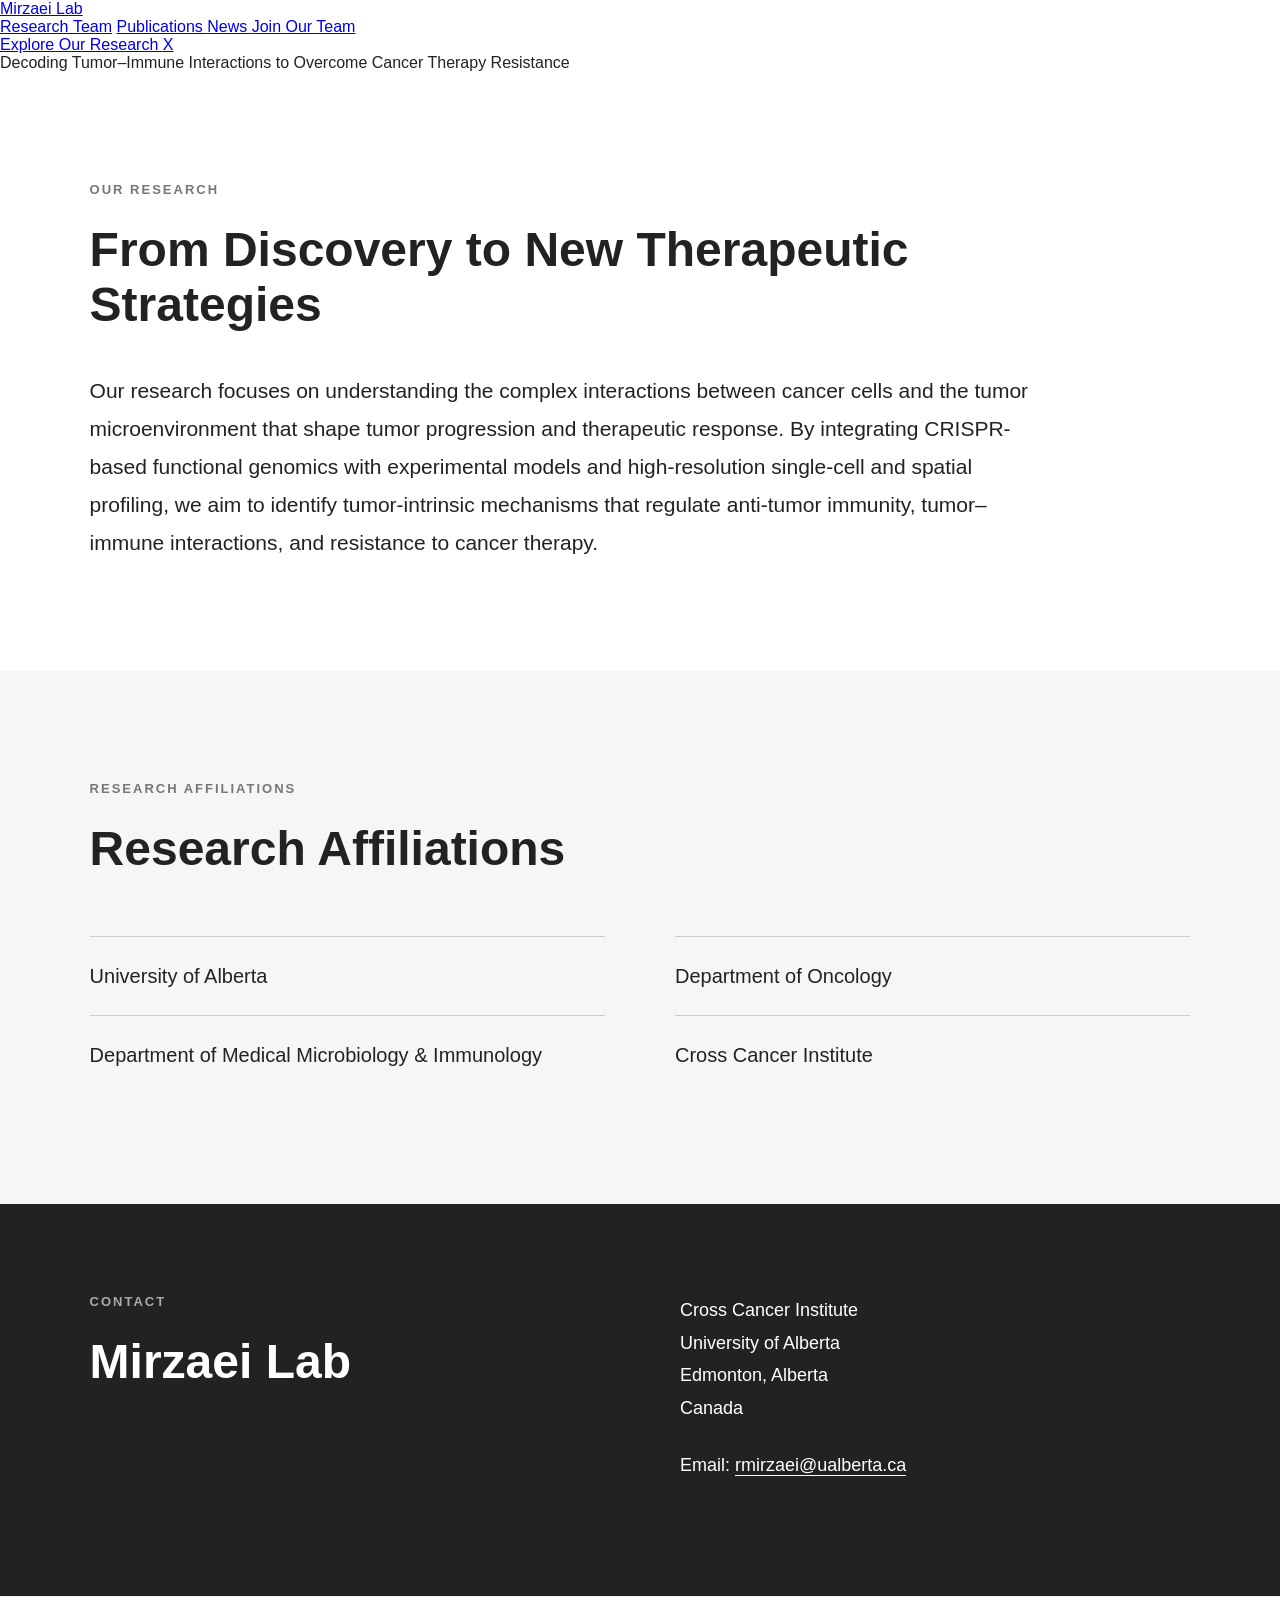
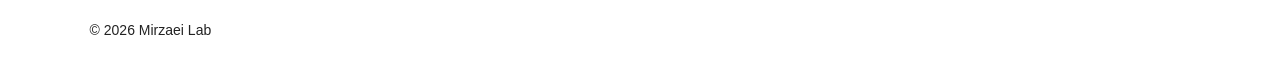
==== index.html @ 876d4cd2 "Update index.html" ====
<!DOCTYPE html>
<html lang="en">

<head>
    <meta charset="UTF-8">
    <meta name="viewport" content="width=device-width, initial-scale=1.0">

    <title>Mirzaei Lab | University of Alberta</title>

    <link rel="stylesheet" href="style.css">
</head>

<body>


<!-- =========================================
     FULL-SCREEN HOME HERO
     ========================================= -->

<section class="mainpage-hero">

    <div class="mainpage-overlay">


        <!-- TOP AREA -->

        <div class="mainpage-top">

            <a href="index.html" class="mainpage-title">
                Mirzaei Lab
            </a>


            <!-- NAVIGATION -->

            <nav class="mainpage-nav">

                <a href="research/index.html">
                    Research
                </a>


                <div class="dropdown">

                    <a href="team/pi.html" class="dropbtn">
                        Team
                    </a>

                    <div class="dropdown-content">

                        <a href="team/pi.html">
                            Principal Investigator
                        </a>

                        <a href="team/members.html">
                            Current Lab Members
                        </a>

                        <a href="team/alumni.html">
                            Alumni
                        </a>

                    </div>

                </div>


                <a href="publications/index.html">
                    Publications
                </a>


                <a href="news/index.html">
                    News
                </a>


                <a href="join/index.html">
                    Join Our Team
                </a>

            </nav>

        </div>



        <!-- BUTTONS -->

        <div class="mainpage-actions">

            <a
                href="research/index.html"
                class="mainpage-button"
            >
                Explore Our Research
            </a>


            <a
                href="https://x.com/RzMirzaei"
                target="_blank"
                rel="noopener noreferrer"
                class="mainpage-social"
                aria-label="Mirzaei Lab on X"
            >
                X
            </a>

        </div>



        <!-- BOTTOM TEXT -->

        <div class="mainpage-tagline">

            Decoding Tumor&ndash;Immune Interactions
            to Overcome Cancer Therapy Resistance

        </div>


    </div>

</section>



<!-- =========================================
     OUR RESEARCH
     ========================================= -->

<section class="home-discovery">

    <div class="home-section-inner">

        <p class="home-small-title">
            OUR RESEARCH
        </p>

        <h2>
            From Discovery to New Therapeutic Strategies
        </h2>

        <p class="home-large-text">
            Our research focuses on understanding the complex interactions
            between cancer cells and the tumor microenvironment that shape
            tumor progression and therapeutic response. By integrating
            CRISPR-based functional genomics with experimental models and
            high-resolution single-cell and spatial profiling, we aim to
            identify tumor-intrinsic mechanisms that regulate anti-tumor
            immunity, tumor&ndash;immune interactions, and resistance to
            cancer therapy.
        </p>

    </div>

</section>



<!-- =========================================
     RESEARCH AFFILIATIONS
     ========================================= -->

<section class="home-affiliations">

    <div class="home-section-inner">

        <p class="home-small-title">
            RESEARCH AFFILIATIONS
        </p>

        <h2>
            Research Affiliations
        </h2>


        <div class="affiliation-grid">

            <div class="affiliation-item">
                University of Alberta
            </div>

            <div class="affiliation-item">
                Department of Oncology
            </div>

            <div class="affiliation-item">
                Department of Medical Microbiology &amp; Immunology
            </div>

            <div class="affiliation-item">
                Cross Cancer Institute
            </div>

        </div>

    </div>

</section>



<!-- =========================================
     CONTACT
     ========================================= -->

<section class="home-contact">

    <div class="home-section-inner">

        <div class="home-contact-grid">

            <div>

                <p class="home-small-title">
                    CONTACT
                </p>

                <h2>
                    Mirzaei Lab
                </h2>

            </div>


            <div class="home-contact-details">

                <p>
                    Cross Cancer Institute<br>
                    University of Alberta<br>
                    Edmonton, Alberta<br>
                    Canada
                </p>


                <p>
                    Email:
                    <a href="mailto:rmirzaei@ualberta.ca">
                        rmirzaei@ualberta.ca
                    </a>
                </p>

            </div>

        </div>

    </div>

</section>



<!-- =========================================
     FOOTER
     ========================================= -->

<footer>

    <p>
        &copy; 2026 Mirzaei Lab
    </p>

</footer>


</body>

</html>
---- style.css ----
/* =========================================
   GENERAL WEBSITE
   ========================================= */

* {
    box-sizing: border-box;
}

html {
    scroll-behavior: smooth;
}

body {
    margin: 0;
    padding: 0;
    font-family: Arial, Helvetica, sans-serif;
    color: #222;
    background-color: white;
}


/* =========================================
   HEADER
   ========================================= */

.site-header {
    width: 100%;
    min-height: 120px;

    display: flex;
    align-items: center;
    justify-content: space-between;

    padding: 15px 5%;

    background-color: white;
}


/* =========================================
   MIRZAEI LAB LOGO
   ========================================= */

.lab-logo-link {
    display: flex;
    align-items: center;

    flex-shrink: 0;

    text-decoration: none;
}

.lab-logo {
    display: block;

    width: 190px;
    height: 100px;

    object-fit: contain;
    object-position: left center;
}


/* =========================================
   NAVIGATION
   ========================================= */

.site-header nav {
    display: flex;
    align-items: center;
    justify-content: flex-end;

    gap: 38px;

    margin-left: auto;
}

.site-header nav > a,
.site-header .dropbtn {
    color: #222;

    text-decoration: none;

    font-size: 17px;
    font-weight: 500;

    white-space: nowrap;

    margin: 0;
}

.site-header nav > a:hover,
.site-header .dropbtn:hover {
    color: #777;
}


/* =========================================
   X LINK
   ========================================= */

.site-header .x-link {
    font-size: 22px;
    font-weight: 500;

    margin-left: 15px;
}


/* =========================================
   TEAM DROPDOWN
   ========================================= */

.dropdown {
    position: relative;
    display: inline-block;
}

.dropdown-content {
    display: none;

    position: absolute;

    top: 100%;
    left: 0;

    min-width: 240px;

    background-color: white;

    padding: 12px 0;

    box-shadow: 0 8px 20px rgba(0, 0, 0, 0.15);

    z-index: 1000;
}

.dropdown-content a {
    display: block;

    padding: 12px 20px;

    color: #222;

    text-decoration: none;

    font-size: 16px;

    white-space: nowrap;
}

.dropdown-content a:hover {
    background-color: #f5f5f5;
    color: #777;
}

.dropdown:hover .dropdown-content {
    display: block;
}


/* =========================================
   HOME PAGE - HERO
   ========================================= */

.home-hero {
    width: 100%;
    min-height: 650px;

    background-image:
        linear-gradient(
            90deg,
            rgba(0, 0, 0, 0.72) 0%,
            rgba(0, 0, 0, 0.58) 45%,
            rgba(0, 0, 0, 0.20) 100%
        ),
        url("assets/home1.png");

    background-size: cover;
    background-position: center;
    background-repeat: no-repeat;

    display: flex;
    align-items: center;
}

.home-hero-content {
    width: 86%;
    max-width: 1100px;

    margin: 0 auto;

    padding: 100px 0;

    color: white;
}

.home-hero-content h1 {
    max-width: 950px;

    margin: 0 0 35px 0;

    font-size: 64px;
    line-height: 1.08;

    color: white;

    text-shadow: 0 2px 8px rgba(0, 0, 0, 0.8);
}

.home-hero-content p {
    max-width: 850px;

    margin: 0 0 40px 0;

    font-size: 21px;
    line-height: 1.7;

    color: white;

    text-shadow: 0 1px 5px rgba(0, 0, 0, 0.9);
}

.home-button {
    display: inline-block;

    padding: 15px 24px;

    border: 1px solid white;

    color: white;

    text-decoration: none;

    font-size: 16px;
    font-weight: bold;

    transition: background-color 0.2s ease,
                color 0.2s ease;
}

.home-button:hover {
    background-color: white;
    color: #222;
}


/* =========================================
   GENERAL HOME SECTIONS
   ========================================= */

.home-section-inner {
    width: 100%;
    max-width: 1200px;

    margin: 0 auto;
}

.home-small-title {
    margin-top: 0;
    margin-bottom: 25px;

    font-size: 13px;
    font-weight: bold;

    letter-spacing: 2px;

    color: #777;
}


/* =========================================
   HOME - RESEARCH INTRODUCTION
   ========================================= */

.home-discovery {
    padding: 110px 7%;
}

.home-discovery h2 {
    max-width: 900px;

    margin-top: 0;
    margin-bottom: 40px;

    font-size: 48px;
    line-height: 1.15;
}

.home-large-text {
    max-width: 950px;

    margin-bottom: 0;

    font-size: 21px;
    line-height: 1.8;
}


/* =========================================
   HOME - RESEARCH AFFILIATIONS
   ========================================= */

.home-affiliations {
    padding: 110px 7%;

    background-color: #f6f6f6;
}

.home-affiliations h2 {
    margin-top: 0;
    margin-bottom: 60px;

    font-size: 48px;
}

.affiliation-grid {
    display: grid;

    grid-template-columns: repeat(2, 1fr);

    column-gap: 70px;
}

.affiliation-item {
    padding: 25px 0;

    border-top: 1px solid #ccc;

    font-size: 20px;
    line-height: 1.4;
}


/* =========================================
   HOME - CONTACT
   ========================================= */

.home-contact {
    padding: 90px 7%;

    background-color: #222;

    color: white;
}

.home-contact .home-small-title {
    color: #aaa;
}

.home-contact-grid {
    display: grid;

    grid-template-columns: 1fr 1fr;

    gap: 80px;
}

.home-contact h2 {
    margin-top: 0;

    font-size: 48px;
}

.home-contact-details p {
    margin-top: 0;
    margin-bottom: 25px;

    font-size: 18px;
    line-height: 1.8;
}

.home-contact-details a {
    color: white;

    text-decoration: none;

    border-bottom: 1px solid white;
}

.home-contact-details a:hover {
    opacity: 0.7;
}


/* =========================================
   RESEARCH PAGE
   ========================================= */

.research-page {
    width: 100%;
    max-width: 1250px;

    margin: 0 auto;

    padding: 80px 7%;
}


/* RESEARCH INTRO */

.research-intro {
    max-width: 1000px;

    margin-bottom: 100px;
}

.research-intro h1 {
    margin-top: 0;
    margin-bottom: 45px;

    font-size: 52px;
}

.research-intro p {
    font-size: 19px;
    line-height: 1.8;
}


/* RESEARCH THEMES */

.research-themes {
    display: grid;

    grid-template-columns: 1fr 1fr;

    column-gap: 60px;
    row-gap: 40px;
}

.research-section-title {
    grid-column: 1 / -1;

    margin-top: 0;
    margin-bottom: 20px;

    font-size: 38px;
}


/* INDIVIDUAL RESEARCH THEME */

.research-theme-row {
    display: flex;
    flex-direction: column;

    padding: 45px 0 60px;

    border-top: 1px solid #ddd;
}


/* THIRD RESEARCH THEME */

.research-theme-row:last-of-type {
    grid-column: 1 / -1;

    width: calc(50% - 30px);

    justify-self: center;
}


/* RESEARCH TEXT */

.research-theme-text {
    max-width: none;
}

.research-number {
    margin-top: 0;
    margin-bottom: 15px;

    color: #888;

    font-size: 16px;
}

.research-theme-text h2 {
    margin-top: 0;
    margin-bottom: 25px;

    font-size: 32px;
    line-height: 1.25;
}

.research-theme-text p {
    font-size: 17px;
    line-height: 1.8;
}


/* RESEARCH IMAGES */

.research-theme-image {
    width: 100%;

    margin-top: 25px;
}

.research-theme-image img {
    display: block;

    width: 100%;
    height: auto;

    border-radius: 4px;
}


/* RESEARCH GOAL */

.research-goal {
    margin-top: 80px;

    padding-top: 50px;
    padding-bottom: 40px;

    border-top: 2px solid #222;
}

.research-goal h2 {
    margin-top: 0;
    margin-bottom: 25px;

    font-size: 36px;
}

.research-goal p {
    max-width: 950px;

    font-size: 19px;
    line-height: 1.8;
}


/* =========================================
   TEAM PAGES
   ========================================= */

.team-page {
    width: 100%;
    max-width: 1200px;

    margin: 0 auto;

    padding: 80px 7%;
}

.page-title {
    margin-top: 0;
    margin-bottom: 80px;

    font-size: 52px;
}

.team-category {
    margin-bottom: 100px;
}

.category-title {
    margin-bottom: 45px;

    padding-bottom: 15px;

    border-bottom: 1px solid #ddd;

    font-size: 34px;
}


/* PERSON PROFILE */

.person-profile {
    display: grid;

    grid-template-columns: 280px 1fr;

    gap: 50px;

    align-items: start;

    margin-bottom: 70px;
}

.profile-photo {
    display: block;

    width: 280px;
    height: 350px;

    object-fit: cover;
    object-position: center;
}

.person-info h2 {
    margin: 0 0 8px 0;

    font-size: 30px;
}

.person-info h3 {
    margin: 0 0 25px 0;

    color: #666;

    font-size: 19px;
    font-weight: normal;
}

.person-info h4 {
    margin-top: 30px;
    margin-bottom: 8px;

    font-size: 18px;
}

.person-info p {
    margin-top: 0;

    font-size: 17px;
    line-height: 1.7;
}


/* TEAM MEMBERS WITHOUT PHOTO */

.person-profile-no-photo {
    grid-template-columns: 1fr;

    margin-left: 330px;
}


/* =========================================
   PUBLICATIONS PAGE
   ========================================= */

.publications-page {
    width: 100%;
    max-width: 1100px;

    margin: 0 auto;

    padding: 80px 7%;
}

.publications-page > h1 {
    margin-top: 0;
    margin-bottom: 15px;

    font-size: 52px;
}

.publications-intro {
    margin-top: 0;
    margin-bottom: 70px;

    color: #666;

    font-size: 19px;
}


/* INDIVIDUAL PUBLICATION */

.publication-item {
    padding: 40px 0;

    border-top: 1px solid #ddd;
}

.publication-with-image {
    display: grid;

    grid-template-columns: 280px 1fr;

    gap: 45px;

    align-items: start;
}

.publication-image img {
    display: block;

    width: 280px;
    height: auto;
}

.publication-year {
    margin-top: 0;

    color: #777;

    font-size: 16px;
}

.publication-content h2 {
    margin: 8px 0 15px;

    font-size: 28px;
    line-height: 1.35;
}

.publication-authors {
    font-size: 17px;
    line-height: 1.6;
}

.publication-journal {
    font-size: 17px;
    line-height: 1.6;
}

.publication-item a {
    color: #222;

    font-weight: bold;

    text-decoration: none;

    border-bottom: 1px solid #222;

    padding-bottom: 3px;
}

.publication-item a:hover {
    color: #777;

    border-bottom-color: #777;
}


/* GOOGLE SCHOLAR */

.all-publications {
    margin-top: 80px;

    padding-top: 40px;

    border-top: 2px solid #222;
}

.all-publications h2 {
    font-size: 30px;
}

.all-publications p {
    font-size: 18px;
    line-height: 1.7;
}

.scholar-button {
    display: inline-block;

    margin-top: 15px;

    padding: 14px 22px;

    border: 1px solid #222;

    color: #222;

    text-decoration: none;

    font-weight: bold;
}

.scholar-button:hover {
    background-color: #222;

    color: white;
}


/* =========================================
   NEWS PAGE
   ========================================= */

.news-page {
    width: 100%;
    max-width: 1100px;

    margin: 0 auto;

    padding: 80px 7%;
}

.news-page > h1 {
    margin-top: 0;
    margin-bottom: 70px;

    font-size: 52px;
}

.news-year {
    margin-top: 60px;
    margin-bottom: 30px;

    font-size: 36px;
}

.news-item {
    margin-bottom: 90px;

    padding-top: 40px;

    border-top: 1px solid #ddd;
}

.news-item h2 {
    margin-top: 0;
    margin-bottom: 30px;

    font-size: 34px;
    line-height: 1.25;
}

.news-item h3 {
    margin-top: 35px;

    font-size: 23px;
}

.news-item p {
    font-size: 18px;
    line-height: 1.75;
}

.news-source {
    margin-top: 35px;
}

.news-source a {
    color: #222;

    font-size: 17px;
    font-weight: bold;

    text-decoration: none;

    border-bottom: 1px solid #222;

    padding-bottom: 3px;
}

.news-source a:hover {
    color: #777;

    border-bottom-color: #777;
}


/* =========================================
   JOIN OUR TEAM PAGE
   ========================================= */

.join-page {
    width: 100%;
    max-width: 1100px;

    margin: 0 auto;

    padding: 80px 7%;
}

.join-page > h1 {
    margin-top: 0;
    margin-bottom: 70px;

    font-size: 52px;
}

.join-page h2 {
    margin-bottom: 30px;

    font-size: 34px;
}

.join-page p {
    font-size: 18px;
    line-height: 1.8;
}

.join-page a {
    color: #222;

    font-weight: bold;

    text-decoration: none;

    border-bottom: 1px solid #222;
}

.join-page a:hover {
    color: #777;

    border-bottom-color: #777;
}


/* =========================================
   LAB LIFE
   CURRENTLY HIDDEN FROM NAVIGATION
   KEEPING CSS FOR FUTURE USE
   ========================================= */

.lab-life-page {
    width: 100%;
    max-width: 1250px;

    margin: 0 auto;

    padding: 80px 7% 120px;
}

.lab-life-intro {
    max-width: 1000px;

    margin-bottom: 70px;
}

.lab-life-intro h1 {
    margin-top: 0;
    margin-bottom: 45px;

    font-size: 52px;
}

.lab-life-intro p {
    font-size: 19px;
    line-height: 1.8;
}

.lab-life-gallery {
    display: grid;

    grid-template-columns: repeat(2, 1fr);

    gap: 20px;
}

.gallery-photo {
    display: block;

    width: 100%;
    height: 380px;

    object-fit: cover;
}

.gallery-photo-large {
    grid-column: 1 / -1;

    height: 600px;
}


/* =========================================
   FOOTER
   ========================================= */

footer {
    width: 100%;

    padding: 25px 7%;

    border-top: 1px solid #eee;

    font-size: 14px;
}

footer p {
    margin: 0;
}


/* =========================================
   TABLET
   ========================================= */

@media (max-width: 1100px) {

    .site-header {
        padding-left: 4%;
        padding-right: 4%;
    }

    .lab-logo {
        width: 165px;
        height: 90px;
    }

    .site-header nav {
        gap: 22px;
    }

    .site-header nav > a,
    .site-header .dropbtn {
        font-size: 16px;
    }

    .home-hero-content h1 {
        font-size: 54px;
    }

}


/* =========================================
   MOBILE
   ========================================= */

@media (max-width: 800px) {

    /* HEADER */

    .site-header {
        flex-direction: column;

        align-items: flex-start;

        min-height: auto;

        gap: 15px;

        padding: 15px 7% 20px;
    }

    .lab-logo {
        width: 150px;
        height: 80px;
    }

    .site-header nav {
        width: 100%;

        justify-content: flex-start;

        flex-wrap: wrap;

        gap: 8px 20px;

        margin-left: 0;
    }

    .site-header nav > a,
    .site-header .dropbtn {
        font-size: 15px;

        line-height: 2;
    }

    .site-header .x-link {
        margin-left: 0;

        font-size: 20px;
    }

    .dropdown-content {
        min-width: 220px;
    }


    /* HOME HERO */

    .home-hero {
        min-height: 550px;

        background-position: center;
    }

    .home-hero-content {
        width: 86%;

        padding: 70px 0;
    }

    .home-hero-content h1 {
        font-size: 42px;
        line-height: 1.12;
    }

    .home-hero-content p {
        font-size: 18px;
    }


    /* HOME SECTIONS */

    .home-discovery,
    .home-affiliations {
        padding-top: 75px;
        padding-bottom: 75px;
    }

    .home-discovery h2,
    .home-affiliations h2 {
        font-size: 36px;
    }

    .home-large-text {
        font-size: 18px;
    }

    .affiliation-grid {
        grid-template-columns: 1fr;
    }

    .home-contact {
        padding-top: 70px;
        padding-bottom: 70px;
    }

    .home-contact-grid {
        grid-template-columns: 1fr;

        gap: 30px;
    }

    .home-contact h2 {
        font-size: 36px;
    }


    /* RESEARCH */

    .research-page {
        padding-top: 50px;
    }

    .research-intro {
        margin-bottom: 60px;
    }

    .research-intro h1 {
        font-size: 42px;
    }

    .research-intro p {
        font-size: 17px;
    }

    .research-section-title {
        font-size: 32px;
    }

    .research-themes {
        grid-template-columns: 1fr;

        gap: 20px;
    }

    .research-theme-row,
    .research-theme-row:last-of-type {
        grid-column: 1;

        width: 100%;

        padding: 40px 0;
    }

    .research-theme-text h2 {
        font-size: 28px;
    }

    .research-theme-text p {
        font-size: 17px;
    }

    .research-goal h2 {
        font-size: 30px;
    }

    .research-goal p {
        font-size: 17px;
    }


    /* TEAM */

    .team-page {
        padding-top: 50px;
    }

    .page-title {
        margin-bottom: 50px;

        font-size: 42px;
    }

    .person-profile {
        grid-template-columns: 1fr;

        gap: 30px;
    }

    .person-profile-no-photo {
        margin-left: 0;
    }

    .profile-photo {
        width: 100%;
        max-width: 350px;

        height: auto;
    }


    /* PUBLICATIONS */

    .publications-page {
        padding-top: 50px;
    }

    .publications-page > h1 {
        font-size: 42px;
    }

    .publication-with-image {
        grid-template-columns: 1fr;

        gap: 25px;
    }

    .publication-image img {
        width: 100%;
        max-width: 450px;

        height: auto;
    }

    .publication-content h2 {
        font-size: 25px;
    }


    /* NEWS */

    .news-page {
        padding-top: 50px;
    }

    .news-page > h1 {
        font-size: 42px;
    }

    .news-year {
        font-size: 30px;
    }

    .news-item h2 {
        font-size: 28px;
    }


    /* JOIN */

    .join-page {
        padding-top: 50px;
    }

    .join-page > h1 {
        font-size: 42px;
    }

    .join-page h2 {
        font-size: 28px;
    }


    /* LAB LIFE - FOR FUTURE USE */

    .lab-life-page {
        padding-top: 50px;
    }

    .lab-life-intro h1 {
        font-size: 42px;
    }

    .lab-life-intro p {
        font-size: 17px;
    }

    .lab-life-gallery {
        grid-template-columns: 1fr;

        gap: 15px;
    }

    .gallery-photo,
    .gallery-photo-large {
        grid-column: 1;

        width: 100%;
        height: auto;
    }

}


/* =========================================
   SMALL MOBILE
   ========================================= */

@media (max-width: 500px) {

    .lab-logo {
        width: 135px;
        height: 70px;
    }

    .home-hero {
        min-height: 500px;
    }

    .home-hero-content h1 {
        font-size: 34px;
    }

    .home-hero-content p {
        font-size: 17px;
    }

    .home-discovery h2,
    .home-affiliations h2,
    .home-contact h2 {
        font-size: 32px;
    }

}
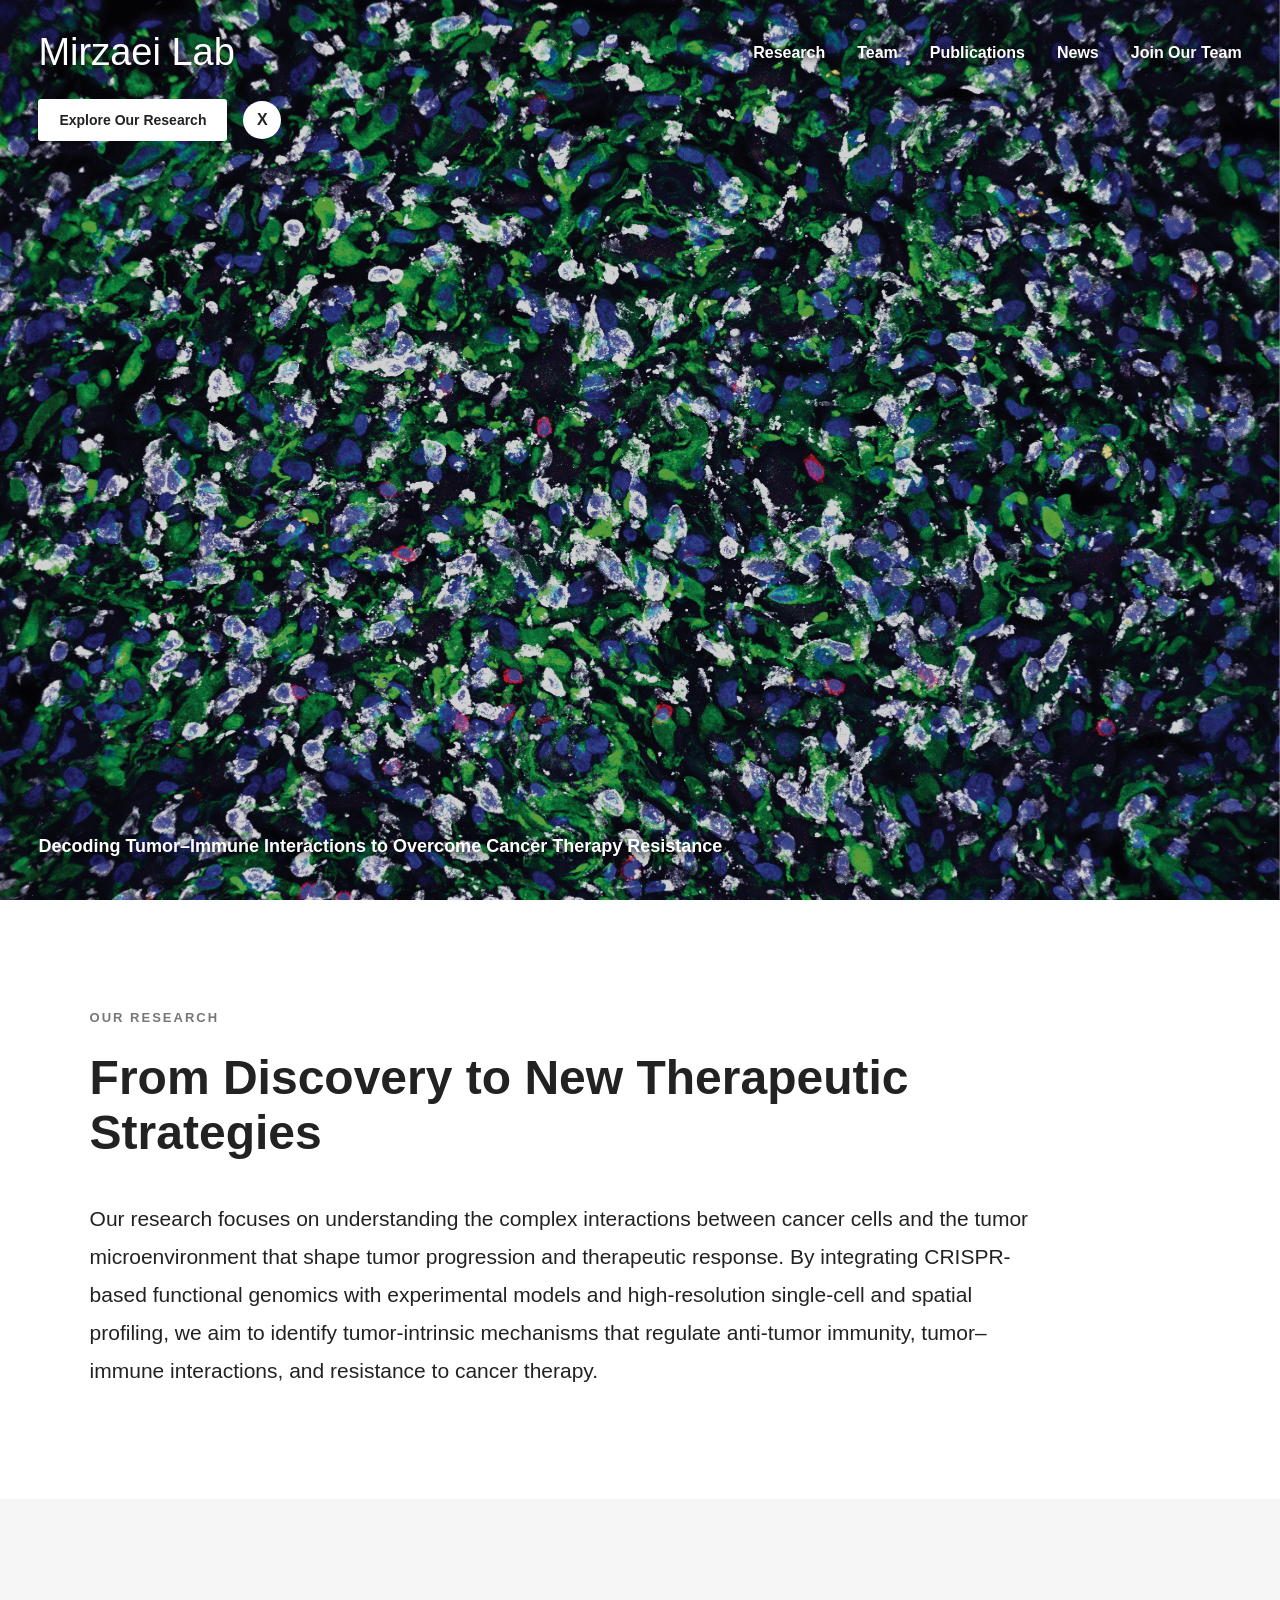
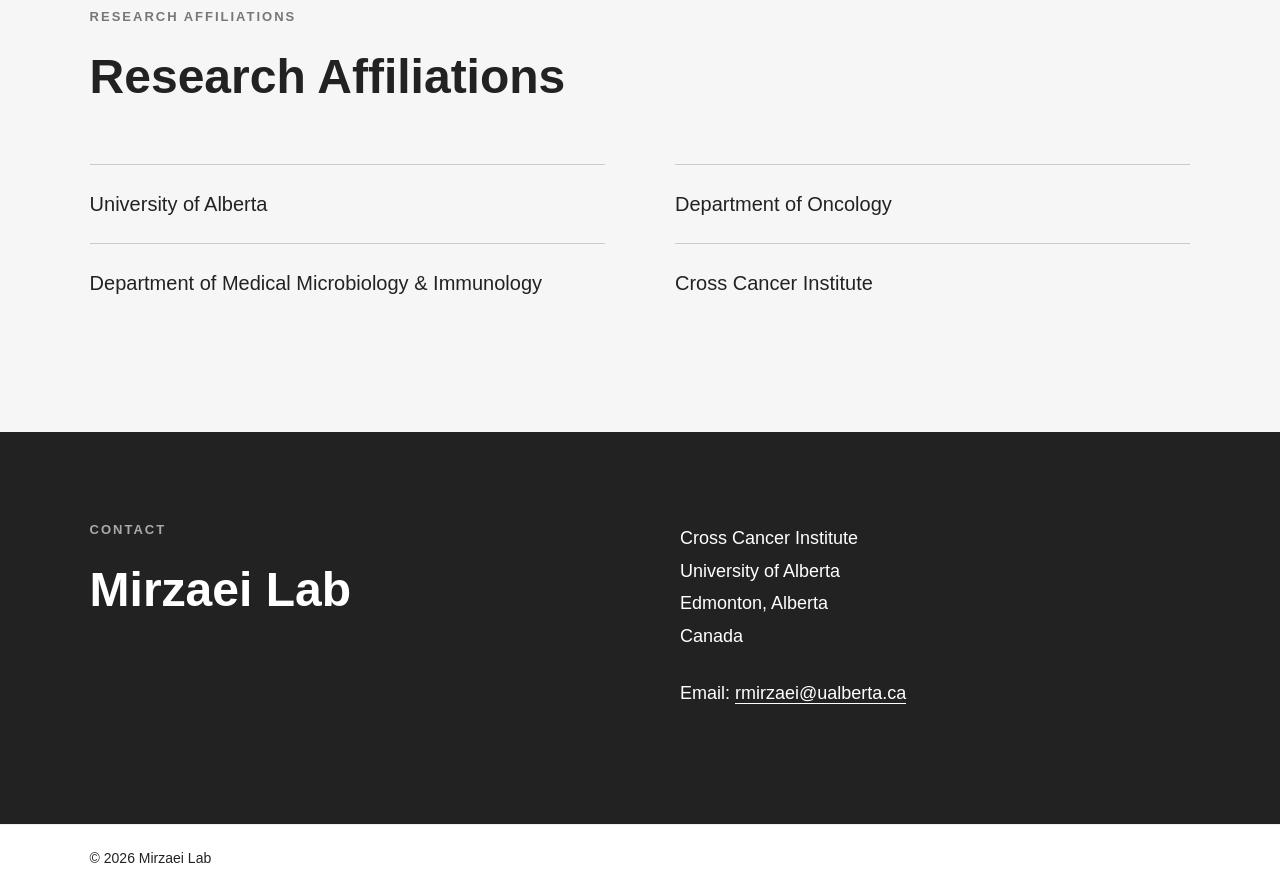
==== commit 13e5394f: "Update index.html" ====
--- a/index.html
+++ b/index.html
@@ -14,7 +14,7 @@
 
 
 <!-- =========================================
-     FULL-SCREEN HOME HERO
+     FULL-SCREEN HOMEPAGE
      ========================================= -->
 
 <section class="mainpage-hero">
@@ -22,9 +22,14 @@
     <div class="mainpage-overlay">
 
 
-        <!-- TOP AREA -->
+        <!-- =========================================
+             TOP AREA
+             ========================================= -->
 
         <div class="mainpage-top">
+
+
+            <!-- MIRZAEI LAB -->
 
             <a href="index.html" class="mainpage-title">
                 Mirzaei Lab
@@ -35,11 +40,14 @@
 
             <nav class="mainpage-nav">
 
+
                 <a href="research/index.html">
                     Research
                 </a>
 
 
+                <!-- TEAM DROPDOWN -->
+
                 <div class="dropdown">
 
                     <a href="team/pi.html" class="dropbtn">
@@ -79,15 +87,19 @@
                     Join Our Team
                 </a>
 
+
             </nav>
 
         </div>
 
 
 
-        <!-- BUTTONS -->
+        <!-- =========================================
+             BUTTONS
+             ========================================= -->
 
         <div class="mainpage-actions">
+
 
             <a
                 href="research/index.html"
@@ -107,11 +119,14 @@
                 X
             </a>
 
-        </div>
-
-
-
-        <!-- BOTTOM TEXT -->
+
+        </div>
+
+
+
+        <!-- =========================================
+             BOTTOM RESEARCH STATEMENT
+             ========================================= -->
 
         <div class="mainpage-tagline">
 
@@ -134,16 +149,20 @@
 <section class="home-discovery">
 
     <div class="home-section-inner">
+
 
         <p class="home-small-title">
             OUR RESEARCH
         </p>
 
+
         <h2>
             From Discovery to New Therapeutic Strategies
         </h2>
 
+
         <p class="home-large-text">
+
             Our research focuses on understanding the complex interactions
             between cancer cells and the tumor microenvironment that shape
             tumor progression and therapeutic response. By integrating
@@ -152,8 +171,10 @@
             identify tumor-intrinsic mechanisms that regulate anti-tumor
             immunity, tumor&ndash;immune interactions, and resistance to
             cancer therapy.
+
         </p>
 
+
     </div>
 
 </section>
@@ -167,11 +188,13 @@
 <section class="home-affiliations">
 
     <div class="home-section-inner">
+
 
         <p class="home-small-title">
             RESEARCH AFFILIATIONS
         </p>
 
+
         <h2>
             Research Affiliations
         </h2>
@@ -179,23 +202,29 @@
 
         <div class="affiliation-grid">
 
+
             <div class="affiliation-item">
                 University of Alberta
             </div>
 
+
             <div class="affiliation-item">
                 Department of Oncology
             </div>
 
+
             <div class="affiliation-item">
                 Department of Medical Microbiology &amp; Immunology
             </div>
 
+
             <div class="affiliation-item">
                 Cross Cancer Institute
             </div>
 
-        </div>
+
+        </div>
+
 
     </div>
 
@@ -211,7 +240,11 @@
 
     <div class="home-section-inner">
 
+
         <div class="home-contact-grid">
+
+
+            <!-- LEFT SIDE -->
 
             <div>
 
@@ -219,6 +252,7 @@
                     CONTACT
                 </p>
 
+
                 <h2>
                     Mirzaei Lab
                 </h2>
@@ -226,7 +260,10 @@
             </div>
 
 
+            <!-- RIGHT SIDE -->
+
             <div class="home-contact-details">
+
 
                 <p>
                     Cross Cancer Institute<br>
@@ -237,15 +274,21 @@
 
 
                 <p>
+
                     Email:
+
                     <a href="mailto:rmirzaei@ualberta.ca">
                         rmirzaei@ualberta.ca
                     </a>
+
                 </p>
 
-            </div>
-
-        </div>
+
+            </div>
+
+
+        </div>
+
 
     </div>
 
--- a/style.css
+++ b/style.css
@@ -20,72 +20,57 @@
 
 
 /* =========================================
-   HEADER
+   STANDARD HEADER
+   Used on Research, Team, Publications,
+   News and Join pages
    ========================================= */
 
 .site-header {
     width: 100%;
     min-height: 120px;
-
     display: flex;
     align-items: center;
     justify-content: space-between;
-
     padding: 15px 5%;
-
     background-color: white;
 }
 
 
-/* =========================================
-   MIRZAEI LAB LOGO
-   ========================================= */
+/* LOGO */
 
 .lab-logo-link {
     display: flex;
     align-items: center;
-
     flex-shrink: 0;
-
     text-decoration: none;
 }
 
 .lab-logo {
     display: block;
-
     width: 190px;
     height: 100px;
-
     object-fit: contain;
     object-position: left center;
 }
 
 
-/* =========================================
-   NAVIGATION
-   ========================================= */
+/* STANDARD NAVIGATION */
 
 .site-header nav {
     display: flex;
     align-items: center;
     justify-content: flex-end;
-
     gap: 38px;
-
     margin-left: auto;
 }
 
 .site-header nav > a,
 .site-header .dropbtn {
     color: #222;
-
     text-decoration: none;
-
     font-size: 17px;
     font-weight: 500;
-
     white-space: nowrap;
-
     margin: 0;
 }
 
@@ -95,14 +80,11 @@
 }
 
 
-/* =========================================
-   X LINK
-   ========================================= */
+/* X LINK */
 
 .site-header .x-link {
     font-size: 22px;
     font-weight: 500;
-
     margin-left: 15px;
 }
 
@@ -118,35 +100,24 @@
 
 .dropdown-content {
     display: none;
-
     position: absolute;
-
     top: 100%;
     left: 0;
-
     min-width: 240px;
-
     background-color: white;
-
     padding: 12px 0;
-
     box-shadow: 0 8px 20px rgba(0, 0, 0, 0.15);
-
     z-index: 1000;
 }
 
 .dropdown-content a {
     display: block;
-
     padding: 12px 20px;
-
     color: #222;
-
     text-decoration: none;
-
     font-size: 16px;
-
     white-space: nowrap;
+    text-shadow: none;
 }
 
 .dropdown-content a:hover {
@@ -160,88 +131,205 @@
 
 
 /* =========================================
-   HOME PAGE - HERO
-   ========================================= */
-
-.home-hero {
-    width: 100%;
+   NEW FULL-SCREEN HOMEPAGE
+   ========================================= */
+
+.mainpage-hero {
+    width: 100%;
+    height: 100vh;
     min-height: 650px;
 
     background-image:
         linear-gradient(
-            90deg,
-            rgba(0, 0, 0, 0.72) 0%,
-            rgba(0, 0, 0, 0.58) 45%,
-            rgba(0, 0, 0, 0.20) 100%
+            rgba(0, 0, 0, 0.18),
+            rgba(0, 0, 0, 0.18)
         ),
-        url("assets/home1.png");
+        url("assets/mainpage.jpg");
 
     background-size: cover;
-    background-position: center;
+    background-position: center center;
     background-repeat: no-repeat;
+
+    position: relative;
+}
+
+
+/* CONTENT OVER IMAGE */
+
+.mainpage-overlay {
+    width: 100%;
+    height: 100%;
+    min-height: 650px;
+
+    padding: 32px 3% 40px;
+
+    display: flex;
+    flex-direction: column;
+
+    color: white;
+}
+
+
+/* TOP ROW */
+
+.mainpage-top {
+    width: 100%;
 
     display: flex;
     align-items: center;
-}
-
-.home-hero-content {
-    width: 86%;
-    max-width: 1100px;
-
-    margin: 0 auto;
-
-    padding: 100px 0;
-
+    justify-content: space-between;
+
+    gap: 40px;
+}
+
+
+/* MIRZAEI LAB TITLE */
+
+.mainpage-title {
     color: white;
-}
-
-.home-hero-content h1 {
-    max-width: 950px;
-
-    margin: 0 0 35px 0;
-
-    font-size: 64px;
-    line-height: 1.08;
-
+    text-decoration: none;
+
+    font-size: 38px;
+    font-weight: 400;
+    line-height: 1.1;
+
+    white-space: nowrap;
+
+    text-shadow: 0 2px 8px rgba(0, 0, 0, 0.8);
+}
+
+.mainpage-title:hover {
+    opacity: 0.8;
+}
+
+
+/* HOMEPAGE NAVIGATION */
+
+.mainpage-nav {
+    display: flex;
+    align-items: center;
+    justify-content: flex-end;
+
+    gap: 32px;
+}
+
+.mainpage-nav > a,
+.mainpage-nav .dropbtn {
     color: white;
-
-    text-shadow: 0 2px 8px rgba(0, 0, 0, 0.8);
-}
-
-.home-hero-content p {
-    max-width: 850px;
-
-    margin: 0 0 40px 0;
-
-    font-size: 21px;
-    line-height: 1.7;
-
+    text-decoration: none;
+
+    font-size: 16px;
+    font-weight: 600;
+
+    white-space: nowrap;
+
+    text-shadow: 0 1px 6px rgba(0, 0, 0, 0.95);
+}
+
+.mainpage-nav > a:hover,
+.mainpage-nav .dropbtn:hover {
+    opacity: 0.7;
+}
+
+
+/* HOMEPAGE DROPDOWN */
+
+.mainpage-nav .dropdown-content {
+    background-color: white;
+}
+
+.mainpage-nav .dropdown-content a {
+    color: #222;
+    text-shadow: none;
+}
+
+.mainpage-nav .dropdown-content a:hover {
+    color: #777;
+}
+
+
+/* HOMEPAGE BUTTONS */
+
+.mainpage-actions {
+    display: flex;
+    align-items: center;
+
+    gap: 16px;
+
+    margin-top: 25px;
+}
+
+
+/* EXPLORE BUTTON */
+
+.mainpage-button {
+    display: inline-block;
+
+    padding: 13px 21px;
+
+    background-color: white;
+    color: #222;
+
+    border-radius: 3px;
+
+    text-decoration: none;
+
+    font-size: 14px;
+    font-weight: bold;
+
+    transition:
+        background-color 0.2s ease,
+        color 0.2s ease;
+}
+
+.mainpage-button:hover {
+    background-color: #222;
     color: white;
-
-    text-shadow: 0 1px 5px rgba(0, 0, 0, 0.9);
-}
-
-.home-button {
-    display: inline-block;
-
-    padding: 15px 24px;
-
-    border: 1px solid white;
-
-    color: white;
+}
+
+
+/* X CIRCLE */
+
+.mainpage-social {
+    width: 38px;
+    height: 38px;
+
+    display: flex;
+    align-items: center;
+    justify-content: center;
+
+    flex-shrink: 0;
+
+    border-radius: 50%;
+
+    background-color: white;
+    color: #222;
 
     text-decoration: none;
 
     font-size: 16px;
     font-weight: bold;
-
-    transition: background-color 0.2s ease,
-                color 0.2s ease;
-}
-
-.home-button:hover {
-    background-color: white;
-    color: #222;
+}
+
+.mainpage-social:hover {
+    opacity: 0.8;
+}
+
+
+/* BOTTOM HOMEPAGE STATEMENT */
+
+.mainpage-tagline {
+    margin-top: auto;
+
+    max-width: 760px;
+
+    color: white;
+
+    font-size: 18px;
+    font-weight: 600;
+    line-height: 1.5;
+
+    text-shadow: 0 2px 8px rgba(0, 0, 0, 0.95);
 }
 
 
@@ -252,7 +340,6 @@
 .home-section-inner {
     width: 100%;
     max-width: 1200px;
-
     margin: 0 auto;
 }
 
@@ -303,7 +390,6 @@
 
 .home-affiliations {
     padding: 110px 7%;
-
     background-color: #f6f6f6;
 }
 
@@ -316,9 +402,7 @@
 
 .affiliation-grid {
     display: grid;
-
     grid-template-columns: repeat(2, 1fr);
-
     column-gap: 70px;
 }
 
@@ -340,7 +424,6 @@
     padding: 90px 7%;
 
     background-color: #222;
-
     color: white;
 }
 
@@ -350,15 +433,12 @@
 
 .home-contact-grid {
     display: grid;
-
     grid-template-columns: 1fr 1fr;
-
     gap: 80px;
 }
 
 .home-contact h2 {
     margin-top: 0;
-
     font-size: 48px;
 }
 
@@ -372,9 +452,7 @@
 
 .home-contact-details a {
     color: white;
-
     text-decoration: none;
-
     border-bottom: 1px solid white;
 }
 
@@ -392,16 +470,11 @@
     max-width: 1250px;
 
     margin: 0 auto;
-
     padding: 80px 7%;
 }
-
-
-/* RESEARCH INTRO */
 
 .research-intro {
     max-width: 1000px;
-
     margin-bottom: 100px;
 }
 
@@ -422,7 +495,6 @@
 
 .research-themes {
     display: grid;
-
     grid-template-columns: 1fr 1fr;
 
     column-gap: 60px;
@@ -437,9 +509,6 @@
 
     font-size: 38px;
 }
-
-
-/* INDIVIDUAL RESEARCH THEME */
 
 .research-theme-row {
     display: flex;
@@ -450,9 +519,6 @@
     border-top: 1px solid #ddd;
 }
 
-
-/* THIRD RESEARCH THEME */
-
 .research-theme-row:last-of-type {
     grid-column: 1 / -1;
 
@@ -460,9 +526,6 @@
 
     justify-self: center;
 }
-
-
-/* RESEARCH TEXT */
 
 .research-theme-text {
     max-width: none;
@@ -490,12 +553,8 @@
     line-height: 1.8;
 }
 
-
-/* RESEARCH IMAGES */
-
 .research-theme-image {
     width: 100%;
-
     margin-top: 25px;
 }
 
@@ -508,9 +567,6 @@
     border-radius: 4px;
 }
 
-
-/* RESEARCH GOAL */
-
 .research-goal {
     margin-top: 80px;
 
@@ -544,7 +600,6 @@
     max-width: 1200px;
 
     margin: 0 auto;
-
     padding: 80px 7%;
 }
 
@@ -569,9 +624,6 @@
     font-size: 34px;
 }
 
-
-/* PERSON PROFILE */
-
 .person-profile {
     display: grid;
 
@@ -596,7 +648,6 @@
 
 .person-info h2 {
     margin: 0 0 8px 0;
-
     font-size: 30px;
 }
 
@@ -623,12 +674,8 @@
     line-height: 1.7;
 }
 
-
-/* TEAM MEMBERS WITHOUT PHOTO */
-
 .person-profile-no-photo {
     grid-template-columns: 1fr;
-
     margin-left: 330px;
 }
 
@@ -642,7 +689,6 @@
     max-width: 1100px;
 
     margin: 0 auto;
-
     padding: 80px 7%;
 }
 
@@ -661,13 +707,9 @@
 
     font-size: 19px;
 }
-
-
-/* INDIVIDUAL PUBLICATION */
 
 .publication-item {
     padding: 40px 0;
-
     border-top: 1px solid #ddd;
 }
 
@@ -703,11 +745,7 @@
     line-height: 1.35;
 }
 
-.publication-authors {
-    font-size: 17px;
-    line-height: 1.6;
-}
-
+.publication-authors,
 .publication-journal {
     font-size: 17px;
     line-height: 1.6;
@@ -727,12 +765,8 @@
 
 .publication-item a:hover {
     color: #777;
-
     border-bottom-color: #777;
 }
-
-
-/* GOOGLE SCHOLAR */
 
 .all-publications {
     margin-top: 80px;
@@ -769,7 +803,6 @@
 
 .scholar-button:hover {
     background-color: #222;
-
     color: white;
 }
 
@@ -783,7 +816,6 @@
     max-width: 1100px;
 
     margin: 0 auto;
-
     padding: 80px 7%;
 }
 
@@ -847,7 +879,6 @@
 
 .news-source a:hover {
     color: #777;
-
     border-bottom-color: #777;
 }
 
@@ -861,7 +892,6 @@
     max-width: 1100px;
 
     margin: 0 auto;
-
     padding: 80px 7%;
 }
 
@@ -895,15 +925,50 @@
 
 .join-page a:hover {
     color: #777;
-
     border-bottom-color: #777;
+}
+
+
+/* JOIN PAGE - CCI */
+
+.join-location {
+    margin-top: 80px;
+
+    padding-top: 60px;
+
+    border-top: 1px solid #ddd;
+}
+
+.join-location-image {
+    display: block;
+
+    width: 100%;
+    max-width: 900px;
+    height: auto;
+
+    margin: 0 auto 45px;
+
+    border-radius: 4px;
+}
+
+.join-location h2 {
+    margin-top: 0;
+    margin-bottom: 25px;
+
+    font-size: 34px;
+}
+
+.join-location p {
+    max-width: 900px;
+
+    font-size: 18px;
+    line-height: 1.8;
 }
 
 
 /* =========================================
    LAB LIFE
    CURRENTLY HIDDEN FROM NAVIGATION
-   KEEPING CSS FOR FUTURE USE
    ========================================= */
 
 .lab-life-page {
@@ -1001,8 +1066,54 @@
         font-size: 16px;
     }
 
-    .home-hero-content h1 {
-        font-size: 54px;
+}
+
+
+/* =========================================
+   HOMEPAGE MOBILE / TABLET
+   ========================================= */
+
+@media (max-width: 900px) {
+
+    .mainpage-hero {
+        height: 100vh;
+        min-height: 600px;
+    }
+
+    .mainpage-overlay {
+        min-height: 600px;
+
+        padding: 25px 7% 35px;
+    }
+
+    .mainpage-top {
+        flex-direction: column;
+        align-items: flex-start;
+
+        gap: 20px;
+    }
+
+    .mainpage-title {
+        font-size: 32px;
+    }
+
+    .mainpage-nav {
+        justify-content: flex-start;
+
+        flex-wrap: wrap;
+
+        gap: 8px 20px;
+    }
+
+    .mainpage-nav > a,
+    .mainpage-nav .dropbtn {
+        font-size: 15px;
+    }
+
+    .mainpage-tagline {
+        max-width: 600px;
+
+        font-size: 17px;
     }
 
 }
@@ -1013,12 +1124,9 @@
    ========================================= */
 
 @media (max-width: 800px) {
-
-    /* HEADER */
 
     .site-header {
         flex-direction: column;
-
         align-items: flex-start;
 
         min-height: auto;
@@ -1037,7 +1145,6 @@
         width: 100%;
 
         justify-content: flex-start;
-
         flex-wrap: wrap;
 
         gap: 8px 20px;
@@ -1048,7 +1155,6 @@
     .site-header nav > a,
     .site-header .dropbtn {
         font-size: 15px;
-
         line-height: 2;
     }
 
@@ -1060,30 +1166,6 @@
 
     .dropdown-content {
         min-width: 220px;
-    }
-
-
-    /* HOME HERO */
-
-    .home-hero {
-        min-height: 550px;
-
-        background-position: center;
-    }
-
-    .home-hero-content {
-        width: 86%;
-
-        padding: 70px 0;
-    }
-
-    .home-hero-content h1 {
-        font-size: 42px;
-        line-height: 1.12;
-    }
-
-    .home-hero-content p {
-        font-size: 18px;
     }
 
 
@@ -1265,12 +1347,13 @@
         font-size: 42px;
     }
 
-    .join-page h2 {
+    .join-page h2,
+    .join-location h2 {
         font-size: 28px;
     }
 
 
-    /* LAB LIFE - FOR FUTURE USE */
+    /* LAB LIFE */
 
     .lab-life-page {
         padding-top: 50px;
@@ -1312,16 +1395,31 @@
         height: 70px;
     }
 
-    .home-hero {
-        min-height: 500px;
-    }
-
-    .home-hero-content h1 {
-        font-size: 34px;
-    }
-
-    .home-hero-content p {
-        font-size: 17px;
+    .mainpage-hero {
+        min-height: 550px;
+
+        background-position: center center;
+    }
+
+    .mainpage-overlay {
+        min-height: 550px;
+    }
+
+    .mainpage-title {
+        font-size: 28px;
+    }
+
+    .mainpage-nav {
+        gap: 5px 15px;
+    }
+
+    .mainpage-nav > a,
+    .mainpage-nav .dropbtn {
+        font-size: 14px;
+    }
+
+    .mainpage-tagline {
+        font-size: 16px;
     }
 
     .home-discovery h2,
@@ -1330,4 +1428,4 @@
         font-size: 32px;
     }
 
-}+}
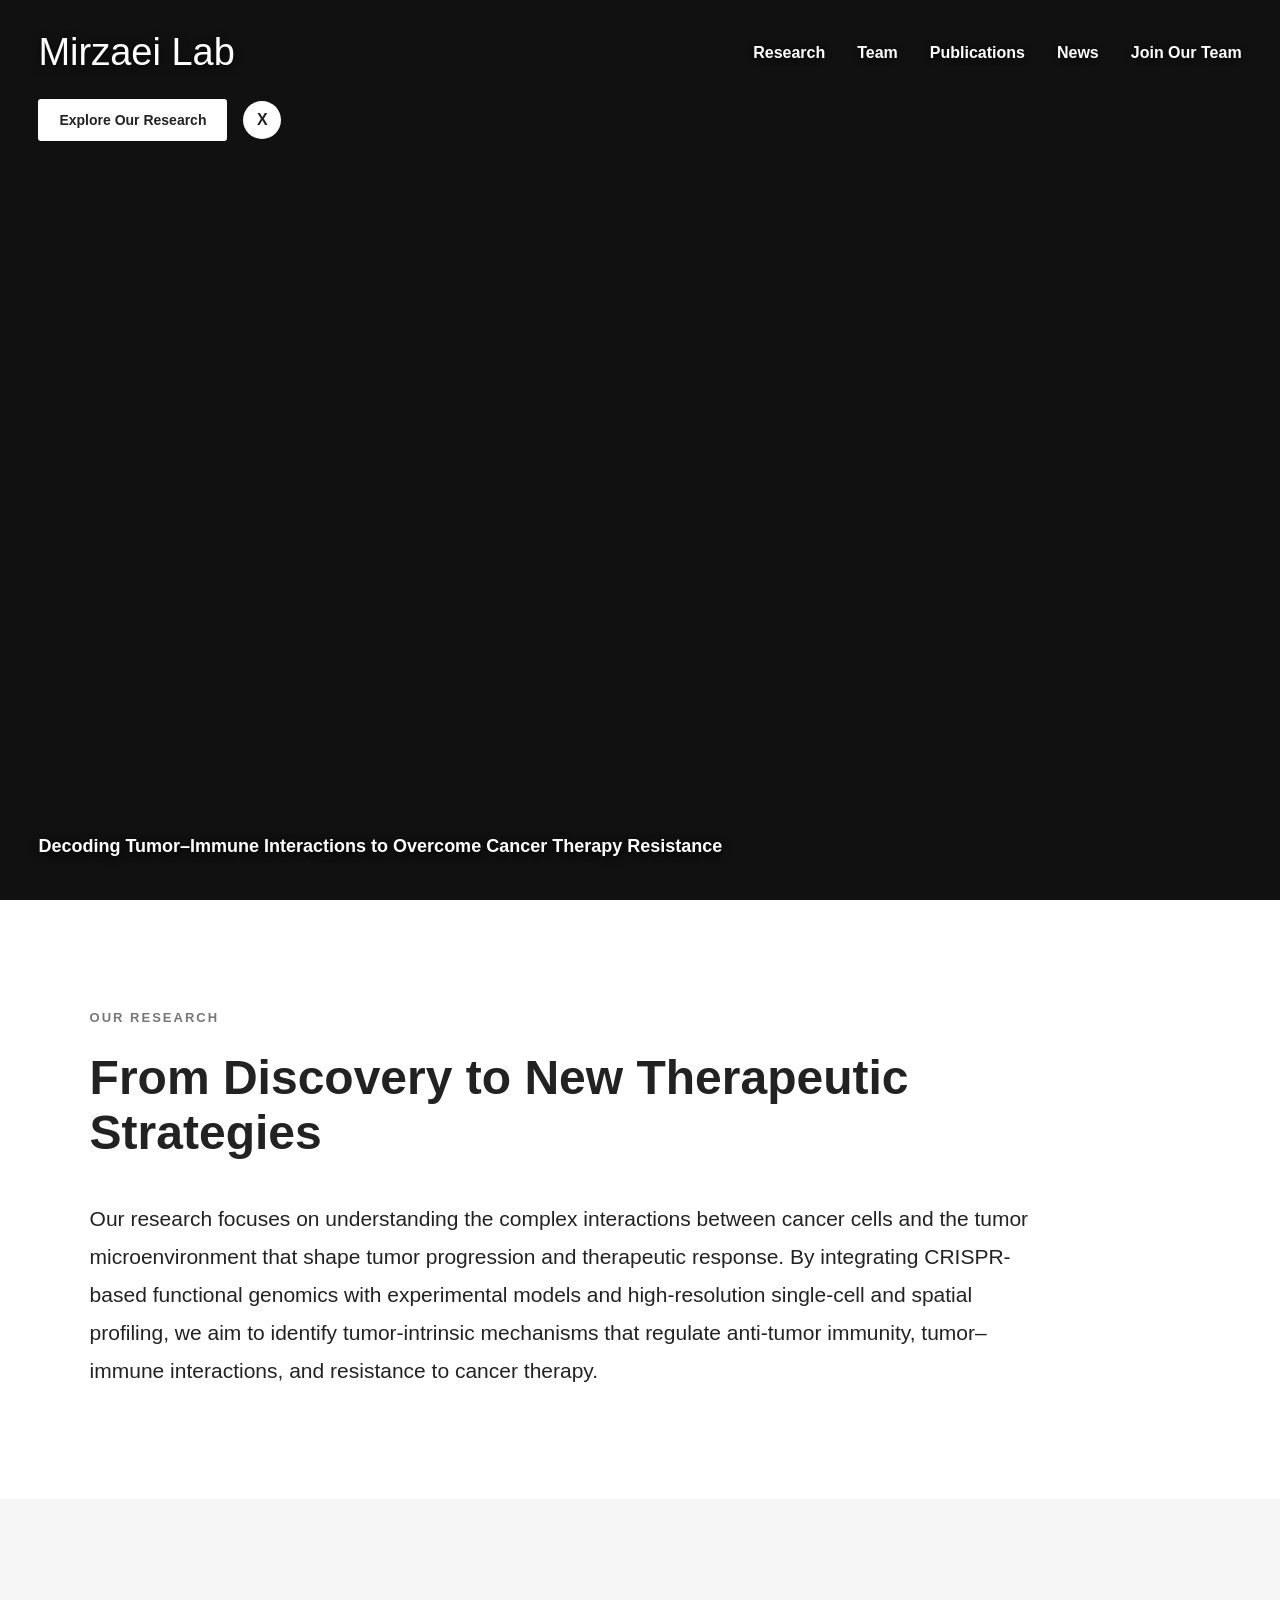
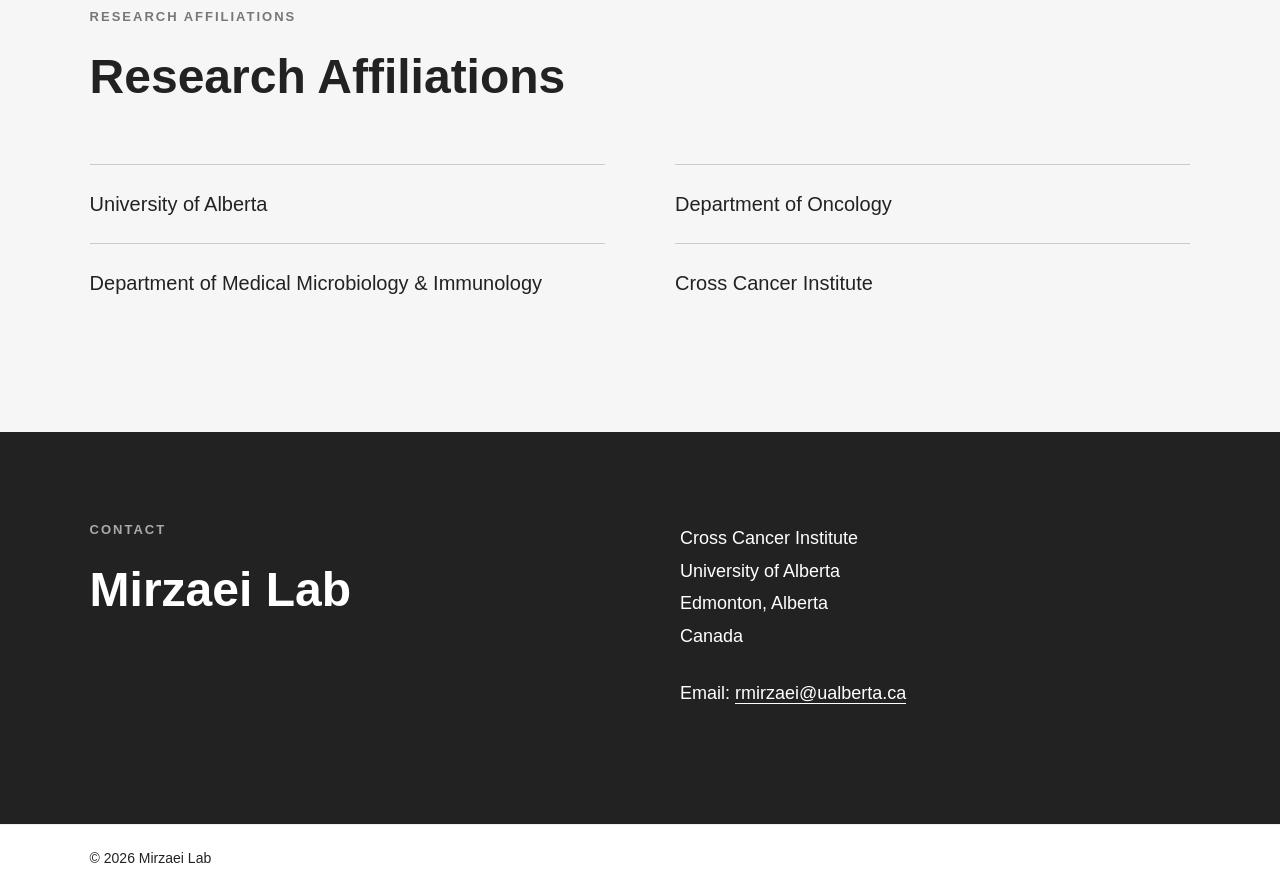
==== commit f5ce7b76: "Update index.html" ====
--- a/index.html
+++ b/index.html
@@ -7,7 +7,196 @@
 
     <title>Mirzaei Lab | University of Alberta</title>
 
-    <link rel="stylesheet" href="style.css">
+    <!-- Existing website CSS -->
+    <link rel="stylesheet" href="style.css?v=3">
+
+    <!-- Homepage slideshow CSS -->
+    <style>
+
+        /* =========================================
+           AUTOMATIC HOMEPAGE SLIDESHOW
+           ========================================= */
+
+        .mainpage-hero {
+            position: relative;
+            width: 100%;
+            height: 100vh;
+            min-height: 650px;
+            overflow: hidden;
+
+            /* Override old static background */
+            background-image: none;
+            background-color: #111;
+        }
+
+        /* Container for both images */
+
+        .mainpage-slideshow {
+            position: absolute;
+            inset: 0;
+            z-index: 0;
+            pointer-events: none;
+        }
+
+        /* Shared image settings */
+
+        .mainpage-slide {
+            position: absolute;
+            inset: 0;
+
+            width: 100%;
+            height: 100%;
+
+            background-size: cover;
+            background-position: center center;
+            background-repeat: no-repeat;
+
+            opacity: 0;
+
+            animation: homepageSlideshow 10s linear infinite;
+        }
+
+        /* =========================================
+           IMAGE 1: HOME2
+           Displayed first
+           ========================================= */
+
+        .mainpage-slide-one {
+            background-image:
+                linear-gradient(
+                    rgba(0, 0, 0, 0.18),
+                    rgba(0, 0, 0, 0.18)
+                ),
+                url("assets/home2.jpg");
+
+            animation-delay: 0s;
+        }
+
+        /* =========================================
+           IMAGE 2: HOME1
+           Displayed second
+           ========================================= */
+
+        .mainpage-slide-two {
+            background-image:
+                linear-gradient(
+                    rgba(0, 0, 0, 0.18),
+                    rgba(0, 0, 0, 0.18)
+                ),
+                url("assets/home1.png");
+
+            animation-delay: -5s;
+        }
+
+        /* =========================================
+           SMOOTH FADE ANIMATION
+
+           Each image:
+           - Remains visible for approximately 4 seconds
+           - Fades during approximately 1 second
+           - Repeats every 10 seconds
+           ========================================= */
+
+        @keyframes homepageSlideshow {
+
+            0% {
+                opacity: 1;
+            }
+
+            40% {
+                opacity: 1;
+            }
+
+            50% {
+                opacity: 0;
+            }
+
+            90% {
+                opacity: 0;
+            }
+
+            100% {
+                opacity: 1;
+            }
+
+        }
+
+        /* =========================================
+           KEEP TEXT ABOVE SLIDESHOW
+           ========================================= */
+
+        .mainpage-overlay {
+            position: relative;
+            z-index: 2;
+
+            width: 100%;
+            height: 100%;
+            min-height: 650px;
+        }
+
+        /* Ensure navigation stays visible */
+
+        .mainpage-top,
+        .mainpage-actions,
+        .mainpage-tagline {
+            position: relative;
+            z-index: 3;
+        }
+
+        /* =========================================
+           MOBILE
+           ========================================= */
+
+        @media (max-width: 900px) {
+
+            .mainpage-hero {
+                min-height: 600px;
+            }
+
+            .mainpage-overlay {
+                min-height: 600px;
+            }
+
+            .mainpage-slide {
+                background-position: center center;
+            }
+
+        }
+
+        @media (max-width: 500px) {
+
+            .mainpage-hero {
+                min-height: 550px;
+            }
+
+            .mainpage-overlay {
+                min-height: 550px;
+            }
+
+        }
+
+        /* =========================================
+           ACCESSIBILITY
+           ========================================= */
+
+        @media (prefers-reduced-motion: reduce) {
+
+            .mainpage-slide {
+                animation: none;
+            }
+
+            .mainpage-slide-one {
+                opacity: 1;
+            }
+
+            .mainpage-slide-two {
+                opacity: 0;
+            }
+
+        }
+
+    </style>
+
 </head>
 
 <body>
@@ -18,6 +207,27 @@
      ========================================= -->
 
 <section class="mainpage-hero">
+
+
+    <!-- =========================================
+         AUTOMATIC BACKGROUND SLIDESHOW
+         ========================================= -->
+
+    <div class="mainpage-slideshow" aria-hidden="true">
+
+        <!-- FIRST IMAGE: home2.jpg -->
+        <div class="mainpage-slide mainpage-slide-one"></div>
+
+        <!-- SECOND IMAGE: home1.png -->
+        <div class="mainpage-slide mainpage-slide-two"></div>
+
+    </div>
+
+
+
+    <!-- =========================================
+         HOMEPAGE CONTENT OVER IMAGES
+         ========================================= -->
 
     <div class="mainpage-overlay">
 
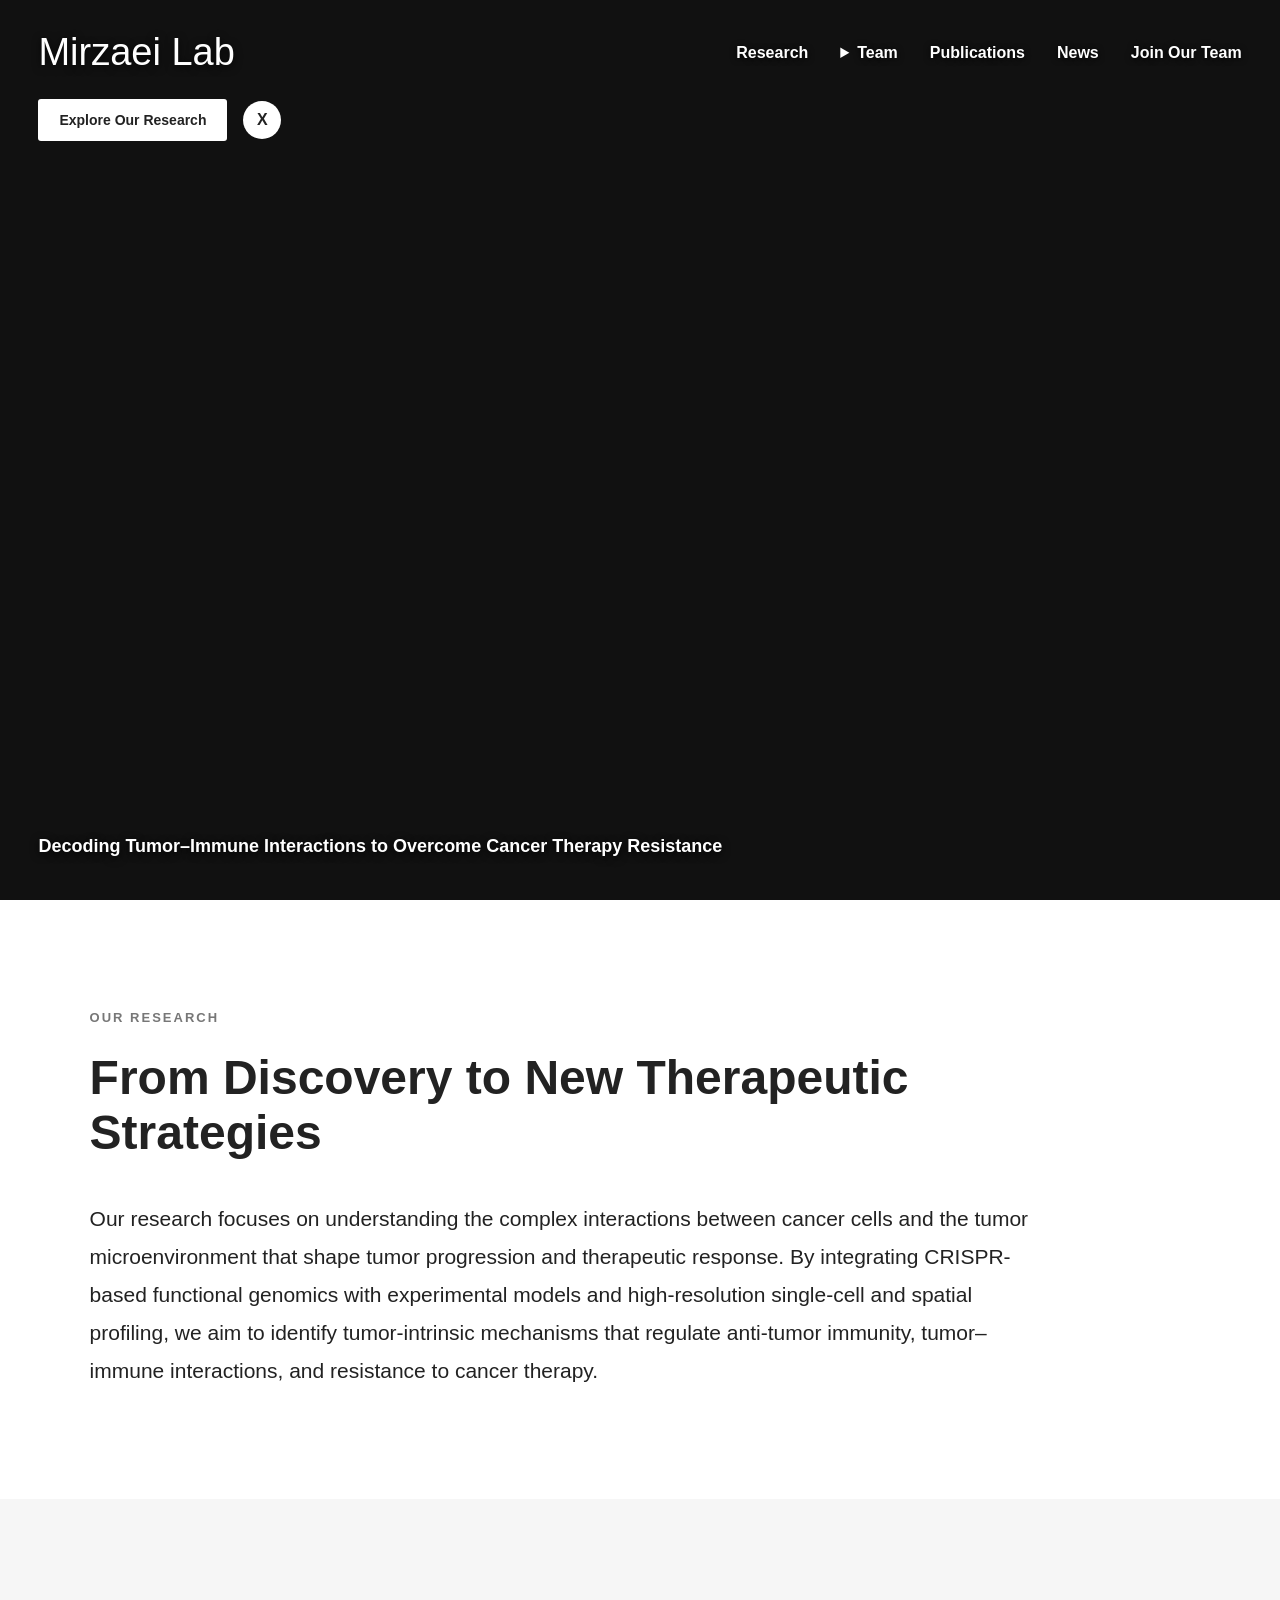
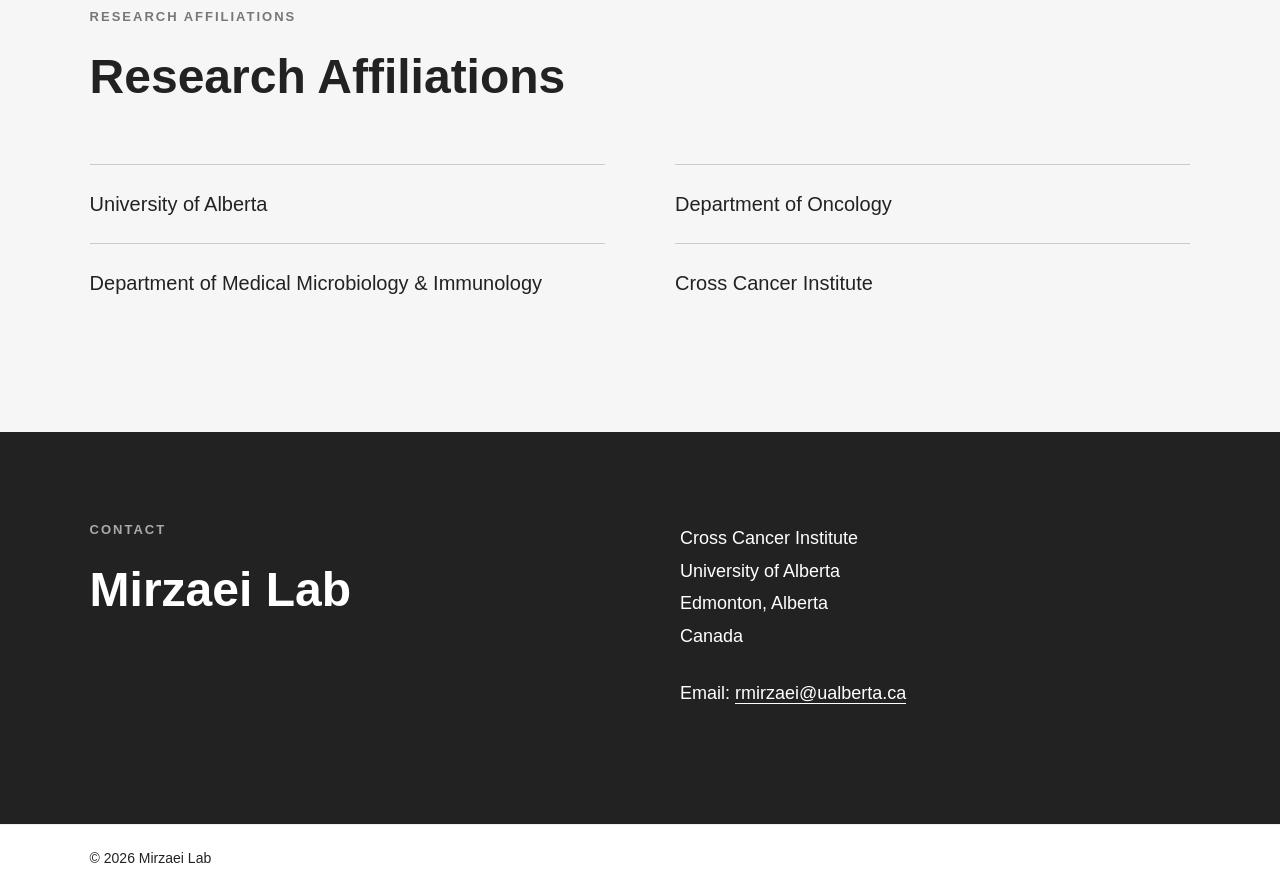
==== commit 3194ced3: "Update index.html" ====
--- a/index.html
+++ b/index.html
@@ -7,15 +7,10 @@
 
     <title>Mirzaei Lab | University of Alberta</title>
 
-    <!-- Existing website CSS -->
-    <link rel="stylesheet" href="style.css?v=3">
-
-    <!-- Homepage slideshow CSS -->
+    <link rel="stylesheet" href="style.css?v=5">
+
     <style>
-
-        /* =========================================
-           AUTOMATIC HOMEPAGE SLIDESHOW
-           ========================================= */
+        /* AUTOMATIC HOMEPAGE SLIDESHOW */
 
         .mainpage-hero {
             position: relative;
@@ -23,13 +18,9 @@
             height: 100vh;
             min-height: 650px;
             overflow: hidden;
-
-            /* Override old static background */
             background-image: none;
             background-color: #111;
         }
-
-        /* Container for both images */
 
         .mainpage-slideshow {
             position: absolute;
@@ -38,28 +29,19 @@
             pointer-events: none;
         }
 
-        /* Shared image settings */
-
         .mainpage-slide {
             position: absolute;
             inset: 0;
-
             width: 100%;
             height: 100%;
-
             background-size: cover;
             background-position: center center;
             background-repeat: no-repeat;
-
             opacity: 0;
-
-            animation: homepageSlideshow 10s linear infinite;
-        }
-
-        /* =========================================
-           IMAGE 1: HOME2
-           Displayed first
-           ========================================= */
+            animation-duration: 15s;
+            animation-timing-function: linear;
+            animation-iteration-count: infinite;
+        }
 
         .mainpage-slide-one {
             background-image:
@@ -67,15 +49,10 @@
                     rgba(0, 0, 0, 0.18),
                     rgba(0, 0, 0, 0.18)
                 ),
-                url("assets/home2.jpg");
-
-            animation-delay: 0s;
-        }
-
-        /* =========================================
-           IMAGE 2: HOME1
-           Displayed second
-           ========================================= */
+                url("assets/home2_edited.jpg");
+
+            animation-name: showFirst;
+        }
 
         .mainpage-slide-two {
             background-image:
@@ -85,56 +62,97 @@
                 ),
                 url("assets/home1.png");
 
-            animation-delay: -5s;
-        }
-
-        /* =========================================
-           SMOOTH FADE ANIMATION
-
-           Each image:
-           - Remains visible for approximately 4 seconds
-           - Fades during approximately 1 second
-           - Repeats every 10 seconds
-           ========================================= */
-
-        @keyframes homepageSlideshow {
-
+            animation-name: showSecond;
+        }
+
+        .mainpage-slide-three {
+            background-image:
+                linear-gradient(
+                    rgba(0, 0, 0, 0.18),
+                    rgba(0, 0, 0, 0.18)
+                ),
+                url("assets/home_3.jpg");
+
+            animation-name: showThird;
+        }
+
+        @keyframes showFirst {
             0% {
                 opacity: 1;
             }
 
-            40% {
-                opacity: 1;
-            }
-
-            50% {
-                opacity: 0;
-            }
-
-            90% {
+            26.6667% {
+                opacity: 1;
+            }
+
+            33.3333% {
+                opacity: 0;
+            }
+
+            93.3333% {
                 opacity: 0;
             }
 
             100% {
                 opacity: 1;
             }
-
-        }
-
-        /* =========================================
-           KEEP TEXT ABOVE SLIDESHOW
-           ========================================= */
+        }
+
+        @keyframes showSecond {
+            0% {
+                opacity: 0;
+            }
+
+            26.6667% {
+                opacity: 0;
+            }
+
+            33.3333% {
+                opacity: 1;
+            }
+
+            60% {
+                opacity: 1;
+            }
+
+            66.6667% {
+                opacity: 0;
+            }
+
+            100% {
+                opacity: 0;
+            }
+        }
+
+        @keyframes showThird {
+            0% {
+                opacity: 0;
+            }
+
+            60% {
+                opacity: 0;
+            }
+
+            66.6667% {
+                opacity: 1;
+            }
+
+            93.3333% {
+                opacity: 1;
+            }
+
+            100% {
+                opacity: 0;
+            }
+        }
 
         .mainpage-overlay {
             position: relative;
             z-index: 2;
-
             width: 100%;
             height: 100%;
             min-height: 650px;
         }
-
-        /* Ensure navigation stays visible */
 
         .mainpage-top,
         .mainpage-actions,
@@ -143,12 +161,7 @@
             z-index: 3;
         }
 
-        /* =========================================
-           MOBILE
-           ========================================= */
-
         @media (max-width: 900px) {
-
             .mainpage-hero {
                 min-height: 600px;
             }
@@ -160,11 +173,9 @@
             .mainpage-slide {
                 background-position: center center;
             }
-
         }
 
         @media (max-width: 500px) {
-
             .mainpage-hero {
                 min-height: 550px;
             }
@@ -172,15 +183,9 @@
             .mainpage-overlay {
                 min-height: 550px;
             }
-
-        }
-
-        /* =========================================
-           ACCESSIBILITY
-           ========================================= */
+        }
 
         @media (prefers-reduced-motion: reduce) {
-
             .mainpage-slide {
                 animation: none;
             }
@@ -189,335 +194,239 @@
                 opacity: 1;
             }
 
-            .mainpage-slide-two {
-                opacity: 0;
-            }
-
-        }
-
+            .mainpage-slide-two,
+            .mainpage-slide-three {
+                opacity: 0;
+            }
+        }
     </style>
-
 </head>
 
 <body>
 
-
-<!-- =========================================
-     FULL-SCREEN HOMEPAGE
-     ========================================= -->
-
-<section class="mainpage-hero">
-
-
-    <!-- =========================================
-         AUTOMATIC BACKGROUND SLIDESHOW
-         ========================================= -->
-
-    <div class="mainpage-slideshow" aria-hidden="true">
-
-        <!-- FIRST IMAGE: home2.jpg -->
-        <div class="mainpage-slide mainpage-slide-one"></div>
-
-        <!-- SECOND IMAGE: home1.png -->
-        <div class="mainpage-slide mainpage-slide-two"></div>
-
-    </div>
-
-
-
-    <!-- =========================================
-         HOMEPAGE CONTENT OVER IMAGES
-         ========================================= -->
-
-    <div class="mainpage-overlay">
-
-
-        <!-- =========================================
-             TOP AREA
-             ========================================= -->
-
-        <div class="mainpage-top">
-
-
-            <!-- MIRZAEI LAB -->
-
-            <a href="index.html" class="mainpage-title">
-                Mirzaei Lab
-            </a>
-
-
-            <!-- NAVIGATION -->
-
-            <nav class="mainpage-nav">
-
-
-                <a href="research/index.html">
-                    Research
+    <!-- FULL-SCREEN HOMEPAGE -->
+
+    <section class="mainpage-hero">
+
+        <!-- AUTOMATIC BACKGROUND SLIDESHOW -->
+
+        <div class="mainpage-slideshow" aria-hidden="true">
+            <div class="mainpage-slide mainpage-slide-one"></div>
+            <div class="mainpage-slide mainpage-slide-two"></div>
+            <div class="mainpage-slide mainpage-slide-three"></div>
+        </div>
+
+        <!-- HOMEPAGE CONTENT -->
+
+        <div class="mainpage-overlay">
+
+            <div class="mainpage-top">
+
+                <a href="index.html" class="mainpage-title">
+                    Mirzaei Lab
                 </a>
 
-
-                <!-- TEAM DROPDOWN -->
-
-                <div class="dropdown">
-
-                    <a href="team/pi.html" class="dropbtn">
-                        Team
+                <nav class="mainpage-nav">
+
+                    <a href="research/index.html">
+                        Research
                     </a>
 
-                    <div class="dropdown-content">
-
-                        <a href="team/pi.html">
-                            Principal Investigator
+                    <!-- NATIVE TEAM DROPDOWN -->
+
+                    <details class="dropdown">
+
+                        <summary class="dropbtn">
+                            Team
+                        </summary>
+
+                        <div class="dropdown-content">
+
+                            <a href="team/pi.html">
+                                Principal Investigator
+                            </a>
+
+                            <a href="team/members.html">
+                                Current Lab Members
+                            </a>
+
+                            <a href="team/alumni.html">
+                                Alumni
+                            </a>
+
+                        </div>
+
+                    </details>
+
+                    <a href="publications/index.html">
+                        Publications
+                    </a>
+
+                    <a href="news/index.html">
+                        News
+                    </a>
+
+                    <a href="join/index.html">
+                        Join Our Team
+                    </a>
+
+                </nav>
+
+            </div>
+
+            <!-- BUTTONS -->
+
+            <div class="mainpage-actions">
+
+                <a
+                    href="research/index.html"
+                    class="mainpage-button"
+                >
+                    Explore Our Research
+                </a>
+
+                <a
+                    href="https://x.com/RzMirzaei"
+                    target="_blank"
+                    rel="noopener noreferrer"
+                    class="mainpage-social"
+                    aria-label="Mirzaei Lab on X"
+                >
+                    X
+                </a>
+
+            </div>
+
+            <!-- RESEARCH STATEMENT -->
+
+            <div class="mainpage-tagline">
+                Decoding Tumor&ndash;Immune Interactions
+                to Overcome Cancer Therapy Resistance
+            </div>
+
+        </div>
+
+    </section>
+
+    <!-- OUR RESEARCH -->
+
+    <section class="home-discovery">
+
+        <div class="home-section-inner">
+
+            <p class="home-small-title">
+                OUR RESEARCH
+            </p>
+
+            <h2>
+                From Discovery to New Therapeutic Strategies
+            </h2>
+
+            <p class="home-large-text">
+                Our research focuses on understanding the complex interactions
+                between cancer cells and the tumor microenvironment that shape
+                tumor progression and therapeutic response. By integrating
+                CRISPR-based functional genomics with experimental models and
+                high-resolution single-cell and spatial profiling, we aim to
+                identify tumor-intrinsic mechanisms that regulate anti-tumor
+                immunity, tumor&ndash;immune interactions, and resistance to
+                cancer therapy.
+            </p>
+
+        </div>
+
+    </section>
+
+    <!-- RESEARCH AFFILIATIONS -->
+
+    <section class="home-affiliations">
+
+        <div class="home-section-inner">
+
+            <p class="home-small-title">
+                RESEARCH AFFILIATIONS
+            </p>
+
+            <h2>
+                Research Affiliations
+            </h2>
+
+            <div class="affiliation-grid">
+
+                <div class="affiliation-item">
+                    University of Alberta
+                </div>
+
+                <div class="affiliation-item">
+                    Department of Oncology
+                </div>
+
+                <div class="affiliation-item">
+                    Department of Medical Microbiology &amp; Immunology
+                </div>
+
+                <div class="affiliation-item">
+                    Cross Cancer Institute
+                </div>
+
+            </div>
+
+        </div>
+
+    </section>
+
+    <!-- CONTACT -->
+
+    <section class="home-contact">
+
+        <div class="home-section-inner">
+
+            <div class="home-contact-grid">
+
+                <div>
+
+                    <p class="home-small-title">
+                        CONTACT
+                    </p>
+
+                    <h2>
+                        Mirzaei Lab
+                    </h2>
+
+                </div>
+
+                <div class="home-contact-details">
+
+                    <p>
+                        Cross Cancer Institute<br>
+                        University of Alberta<br>
+                        Edmonton, Alberta<br>
+                        Canada
+                    </p>
+
+                    <p>
+                        Email:
+
+                        <a href="mailto:rmirzaei@ualberta.ca">
+                            rmirzaei@ualberta.ca
                         </a>
-
-                        <a href="team/members.html">
-                            Current Lab Members
-                        </a>
-
-                        <a href="team/alumni.html">
-                            Alumni
-                        </a>
-
-                    </div>
-
-                </div>
-
-
-                <a href="publications/index.html">
-                    Publications
-                </a>
-
-
-                <a href="news/index.html">
-                    News
-                </a>
-
-
-                <a href="join/index.html">
-                    Join Our Team
-                </a>
-
-
-            </nav>
+                    </p>
+
+                </div>
+
+            </div>
 
         </div>
 
-
-
-        <!-- =========================================
-             BUTTONS
-             ========================================= -->
-
-        <div class="mainpage-actions">
-
-
-            <a
-                href="research/index.html"
-                class="mainpage-button"
-            >
-                Explore Our Research
-            </a>
-
-
-            <a
-                href="https://x.com/RzMirzaei"
-                target="_blank"
-                rel="noopener noreferrer"
-                class="mainpage-social"
-                aria-label="Mirzaei Lab on X"
-            >
-                X
-            </a>
-
-
-        </div>
-
-
-
-        <!-- =========================================
-             BOTTOM RESEARCH STATEMENT
-             ========================================= -->
-
-        <div class="mainpage-tagline">
-
-            Decoding Tumor&ndash;Immune Interactions
-            to Overcome Cancer Therapy Resistance
-
-        </div>
-
-
-    </div>
-
-</section>
-
-
-
-<!-- =========================================
-     OUR RESEARCH
-     ========================================= -->
-
-<section class="home-discovery">
-
-    <div class="home-section-inner">
-
-
-        <p class="home-small-title">
-            OUR RESEARCH
+    </section>
+
+    <!-- FOOTER -->
+
+    <footer>
+        <p>
+            &copy; 2026 Mirzaei Lab
         </p>
-
-
-        <h2>
-            From Discovery to New Therapeutic Strategies
-        </h2>
-
-
-        <p class="home-large-text">
-
-            Our research focuses on understanding the complex interactions
-            between cancer cells and the tumor microenvironment that shape
-            tumor progression and therapeutic response. By integrating
-            CRISPR-based functional genomics with experimental models and
-            high-resolution single-cell and spatial profiling, we aim to
-            identify tumor-intrinsic mechanisms that regulate anti-tumor
-            immunity, tumor&ndash;immune interactions, and resistance to
-            cancer therapy.
-
-        </p>
-
-
-    </div>
-
-</section>
-
-
-
-<!-- =========================================
-     RESEARCH AFFILIATIONS
-     ========================================= -->
-
-<section class="home-affiliations">
-
-    <div class="home-section-inner">
-
-
-        <p class="home-small-title">
-            RESEARCH AFFILIATIONS
-        </p>
-
-
-        <h2>
-            Research Affiliations
-        </h2>
-
-
-        <div class="affiliation-grid">
-
-
-            <div class="affiliation-item">
-                University of Alberta
-            </div>
-
-
-            <div class="affiliation-item">
-                Department of Oncology
-            </div>
-
-
-            <div class="affiliation-item">
-                Department of Medical Microbiology &amp; Immunology
-            </div>
-
-
-            <div class="affiliation-item">
-                Cross Cancer Institute
-            </div>
-
-
-        </div>
-
-
-    </div>
-
-</section>
-
-
-
-<!-- =========================================
-     CONTACT
-     ========================================= -->
-
-<section class="home-contact">
-
-    <div class="home-section-inner">
-
-
-        <div class="home-contact-grid">
-
-
-            <!-- LEFT SIDE -->
-
-            <div>
-
-                <p class="home-small-title">
-                    CONTACT
-                </p>
-
-
-                <h2>
-                    Mirzaei Lab
-                </h2>
-
-            </div>
-
-
-            <!-- RIGHT SIDE -->
-
-            <div class="home-contact-details">
-
-
-                <p>
-                    Cross Cancer Institute<br>
-                    University of Alberta<br>
-                    Edmonton, Alberta<br>
-                    Canada
-                </p>
-
-
-                <p>
-
-                    Email:
-
-                    <a href="mailto:rmirzaei@ualberta.ca">
-                        rmirzaei@ualberta.ca
-                    </a>
-
-                </p>
-
-
-            </div>
-
-
-        </div>
-
-
-    </div>
-
-</section>
-
-
-
-<!-- =========================================
-     FOOTER
-     ========================================= -->
-
-<footer>
-
-    <p>
-        &copy; 2026 Mirzaei Lab
-    </p>
-
-</footer>
-
+    </footer>
 
 </body>
 
--- a/style.css
+++ b/style.css
@@ -98,16 +98,36 @@
     display: inline-block;
 }
 
-.dropdown-content {
-    display: none;
+/*
+   Keep the dropdown active while the pointer travels from the Team link
+   to the menu. The transparent bridge also makes diagonal pointer movement
+   forgiving without changing the navigation layout.
+*/
+.dropdown::after {
+    content: "";
     position: absolute;
     top: 100%;
+    left: -14px;
+    width: calc(100% + 28px);
+    height: 14px;
+}
+
+.dropdown-content {
+    display: block;
+    position: absolute;
+    top: calc(100% + 10px);
     left: 0;
     min-width: 240px;
     background-color: white;
     padding: 12px 0;
     box-shadow: 0 8px 20px rgba(0, 0, 0, 0.15);
     z-index: 1000;
+    opacity: 0;
+    visibility: hidden;
+    pointer-events: none;
+    transform: translateY(-4px);
+    transition: opacity 0.15s ease, transform 0.15s ease,
+                visibility 0s linear 0.15s;
 }
 
 .dropdown-content a {
@@ -125,8 +145,14 @@
     color: #777;
 }
 
-.dropdown:hover .dropdown-content {
-    display: block;
+.dropdown:hover .dropdown-content,
+.dropdown:focus-within .dropdown-content,
+.dropdown.is-open .dropdown-content {
+    opacity: 1;
+    visibility: visible;
+    pointer-events: auto;
+    transform: translateY(0);
+    transition-delay: 0s;
 }
 
 
